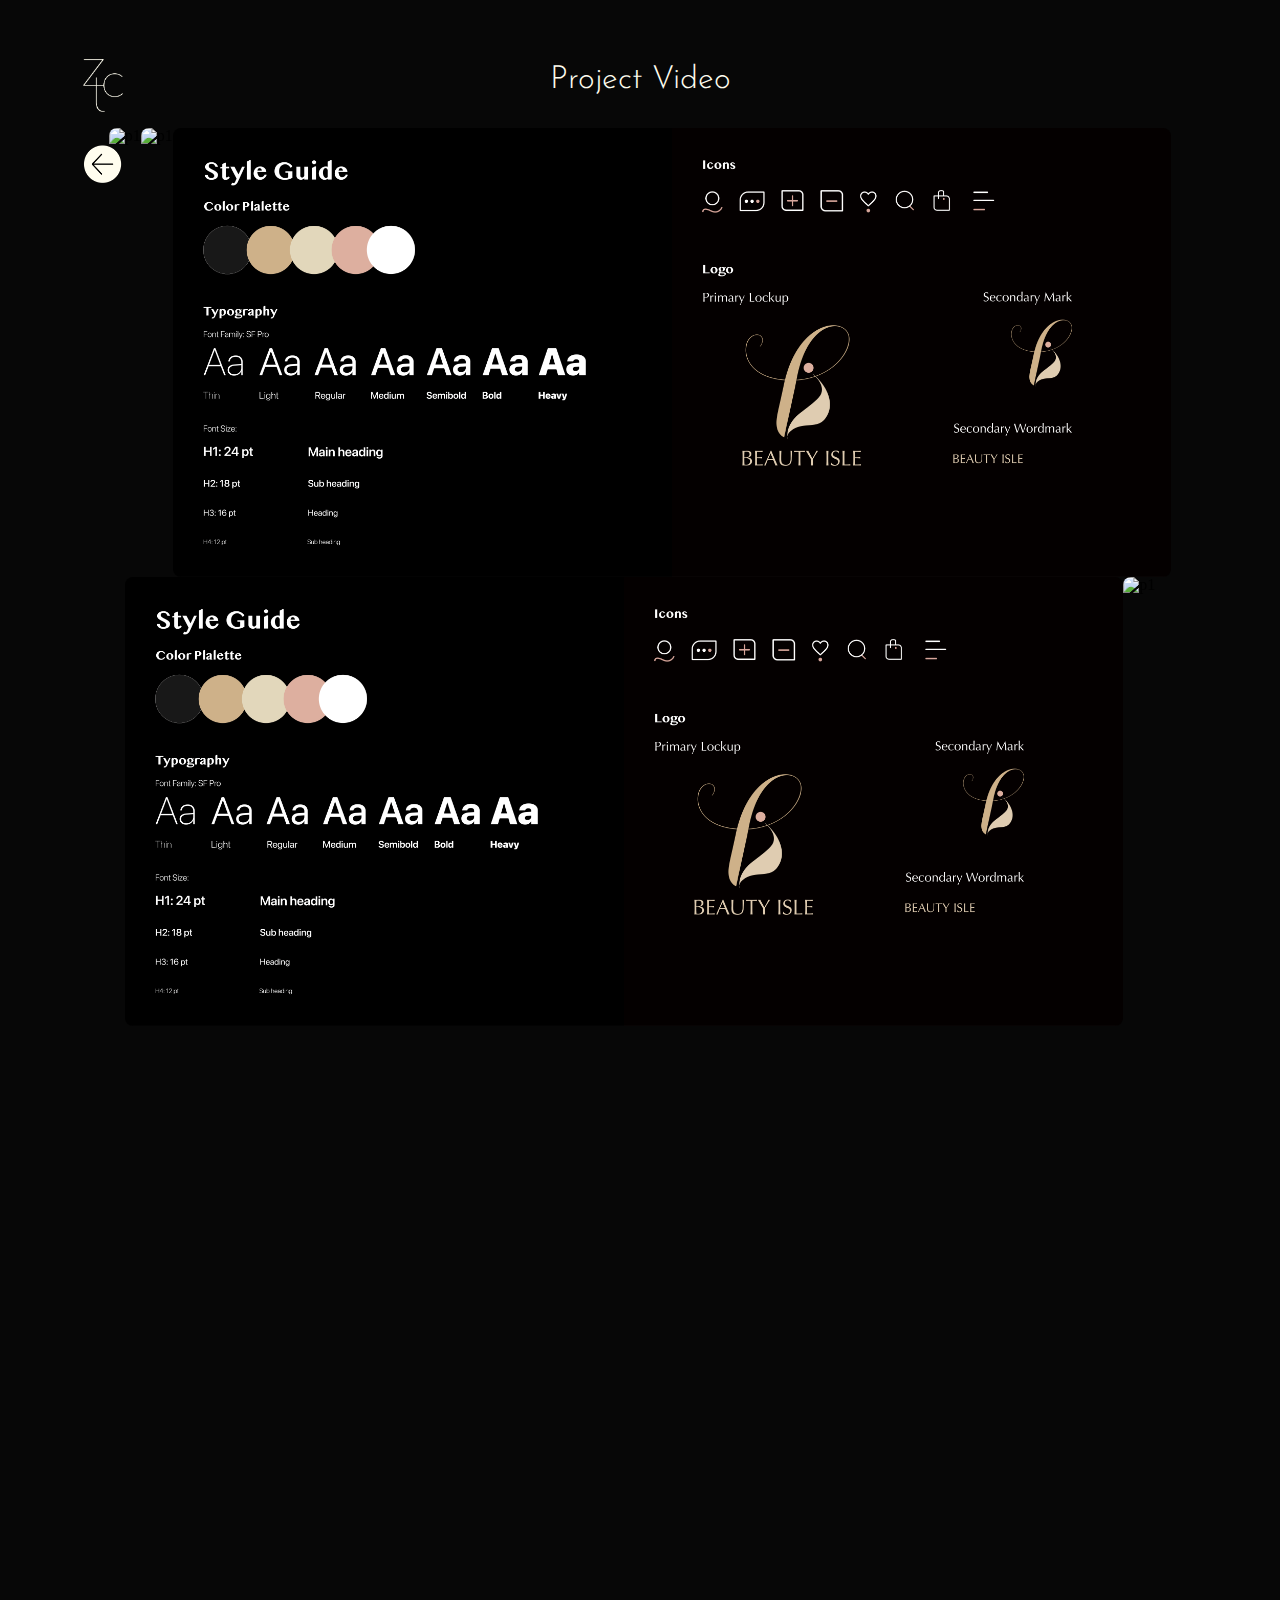
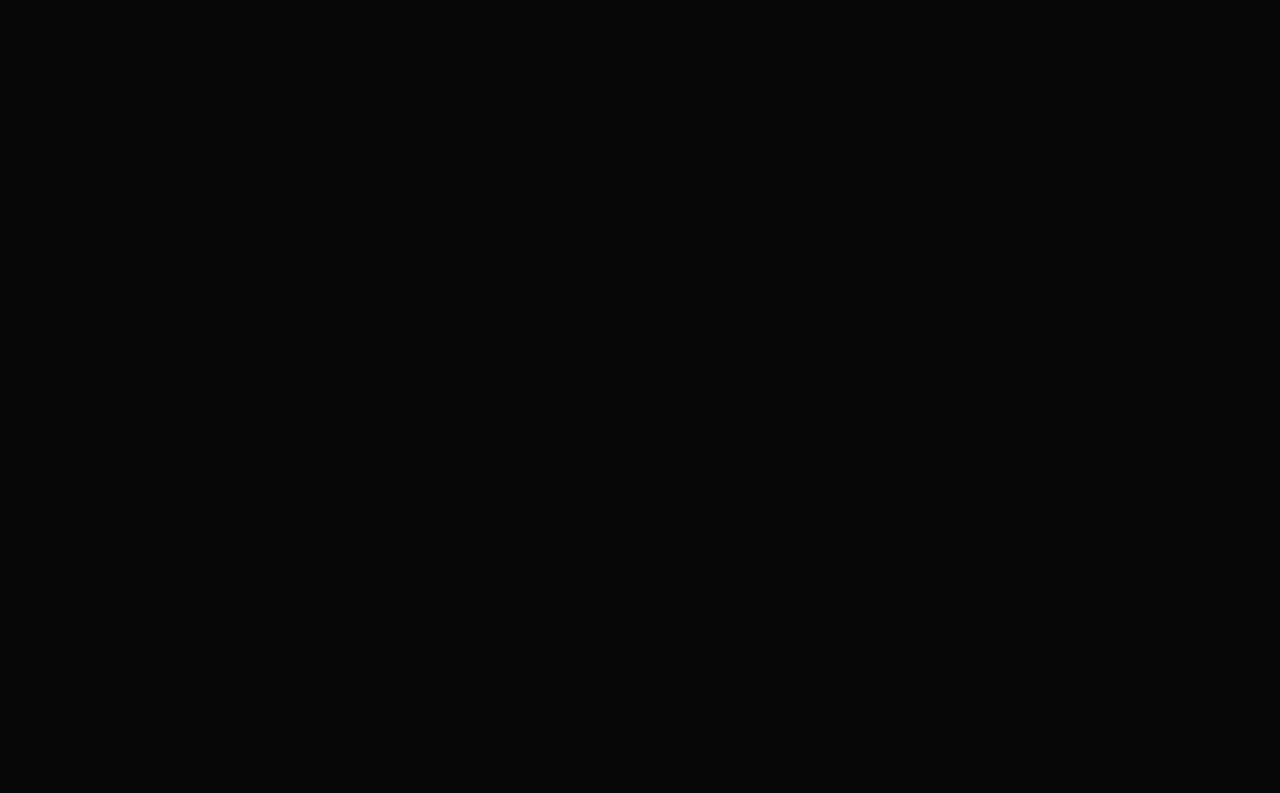
==== beauty.html @ cd5b3e83 "Add files via upload" ====
<!DOCTYPE html>
<html lang="en" >
<head>
  <meta charset="UTF-8">
  <meta name="viewport" content="width=device-width, initial-scale=1.0">
  <link rel="stylesheet" type="text/css" href="css/html5reset.css">
  <link rel="stylesheet" type="text/css" href="css/beauty.css">
  <link rel="icon" type="image/x-icon" href="assets/logo.png">
  <link href="https://fonts.googleapis.com/css2?family=Homemade+Apple&family=Josefin+Sans:ital,wght@0,100..700;1,100..700&display=swap" rel="stylesheet">

<title>Angela Zhang</title>

</head>

<body>
<a href ="#main" class="skip">Skip to Main Content</a>
<header>
  <nav class="flex">
    <a href="index.html" class="home"> <img src="assets/logo.png" class="logo" alt="logo"></a>
    <a href="portfolio.html" class="arrow"><img src="assets/arrow1.png"></a>

</nav>
</header>

<main id="main">
<a href ="#main" class="skip">Skip to Main Content</a>
<div class="link">
    <h2> <a href="https://youtu.be/dBB4xLm3-NM" target="_blank">Project Video</a></h2>
</div>

<div class="images">
    <img src="assets/projects/1.1.png" class="p1" alt="p1">
    <img src="assets/projects/1.2.png" class="p1" alt="p1">
    <img src="assets/projects/1.3.png" class="p1" alt="p1">
    <img src="assets/projects/1.3.png" class="p1" alt="p1">
    <img src="assets/projects/1.4.png" class="p1" alt="p1">
    <img src="assets/projects/1.5.png" class="p1" alt="p1">
    <img src="assets/projects/1.6.png" class="p1" alt="p1">
    <img src="assets/projects/1.7.png" class="p1" alt="p1">
    <img src="assets/projects/1.8.png" class="p1" alt="p1">

</div>
<div class="arrow2">
        <a href="#main"><img src="assets/arrow3.png"></a>
    </div>



</main>

<script src="js/script3.js"></script>
</body>
</html>
---- css/beauty.css ----
body {
    margin: 0;
    padding: 0;
    box-sizing: border-box;
    overflow-x: hidden;
    background-color: #070707;

}

h2{
    font-family: "Josefin Sans", sans-serif;
    font-weight: 300;
    color: #fffdef;
    font-size: 2em;
    text-align: center;
    margin: 1em;
    margin-top: 2em;
    z-index: 10001;
}
h2 a{
    color: #fffdef;
    text-decoration: none;
    transition: all 0.3s ease;
}
h2 a:hover{
    color: #dfccb1;
    font-weight: 500;
}

.images {
    display: flex;
    flex-wrap: wrap;
    justify-content: center;
    margin: 1em;
}
.skip{
    position:absolute;
    left: -1000px;
    z-index: 1000;
    font-family: "Gideon Roman", serif;
    color: white;
    text-decoration: none;
    padding: 5px 5px;
    }
.skip:focus{
    left: 10px;
    }

.home img, .arrow img{
    max-width: 40px;
    height: auto;
    position: relative;
    /* margin-top: 1.5em; */
    padding: 15px;
}

.flex {
    display: flex;
    flex-direction: column;
    align-items: flex-start;
    margin-top: 1em;
}
.arrow {
    transition: all 0.3s ease;
}
.arrow:hover {
    transform: scale(1.2);
}

.home .logo {
    transition: all 0.3s ease;
}

.logo:hover {
    transform: scale(1.1);
  }

header {
    position: fixed;
    top: 20px;
    width: 20%;
    padding: .5em;
    text-align: center;
justify-content: center;
}

.images img {
    max-width: 80%;
    animation: grow 1.5s ease;
    border-radius: 8px;
    opacity: 0;
    transform: translateY(20px);
    transition: opacity 0.6s ease-out, transform 0.6s ease-out;
  
  
}
@keyframes grow {
    0% { transform: scale(.2); }
  100% { transform: scale(1); }
}


  .images img.show {
    opacity: 1;
    transform: translateY(0);
  }
  
.arrow2 img {
    max-width: 40px;
    right: 20px;
    bottom: 20px;
    margin-top: 1.5em;
    padding: 15px;}


.arrow2 {
    opacity: 0;
    right: 20px;
    bottom: 20px;
    height: auto;
    position:fixed;
    margin-top: 1.5em;
    padding: 15px;
    transition: all 0.5s ease;
  }

  .arrow2.show {
    opacity: 1;
  }

.arrow2:hover {
    transform: scale(1.2);

}



@media screen and (min-width: 600px) {

    nav {
    display: flex;
    justify-content: flex-start;
    z-index: 1000;
    margin-left: 60px;
    }

}
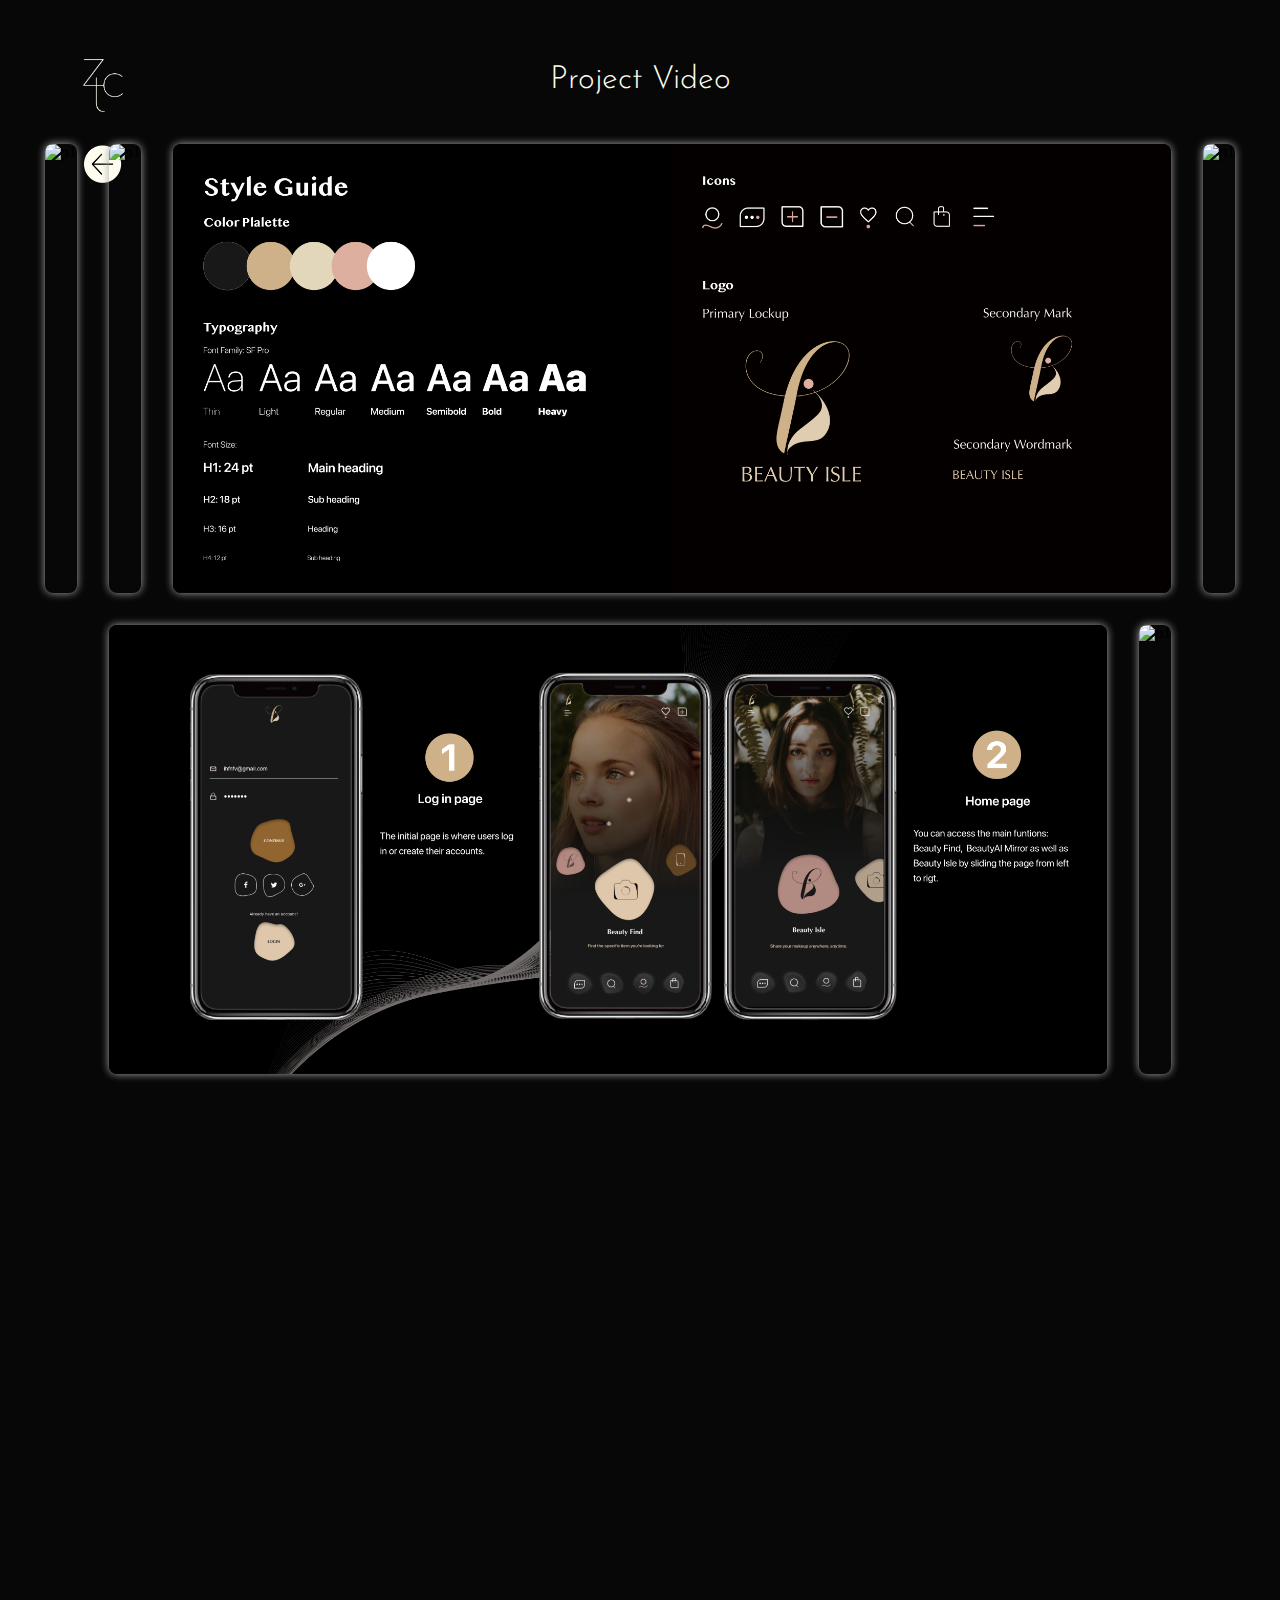
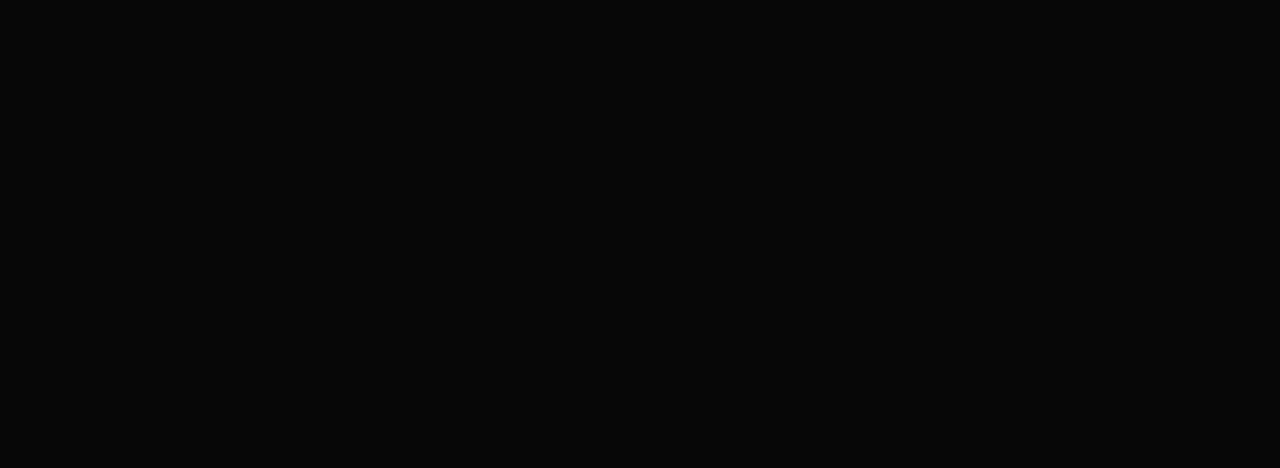
==== commit bf25a6ab: "Add files via upload" ====
--- a/beauty.html
+++ b/beauty.html
@@ -32,7 +32,6 @@
     <img src="assets/projects/1.1.png" class="p1" alt="p1">
     <img src="assets/projects/1.2.png" class="p1" alt="p1">
     <img src="assets/projects/1.3.png" class="p1" alt="p1">
-    <img src="assets/projects/1.3.png" class="p1" alt="p1">
     <img src="assets/projects/1.4.png" class="p1" alt="p1">
     <img src="assets/projects/1.5.png" class="p1" alt="p1">
     <img src="assets/projects/1.6.png" class="p1" alt="p1">
@@ -40,8 +39,11 @@
     <img src="assets/projects/1.8.png" class="p1" alt="p1">
 
 </div>
+
 <div class="arrow2">
-        <a href="#main"><img src="assets/arrow3.png"></a>
+        <a href="#main">
+          <img src="assets/arrow3.png">
+        </a>
     </div>
 
 
--- a/css/beauty.css
+++ b/css/beauty.css
@@ -88,10 +88,13 @@
     max-width: 80%;
     animation: grow 1.5s ease;
     border-radius: 8px;
+    margin: 1em;
     opacity: 0;
     transform: translateY(20px);
     transition: opacity 0.6s ease-out, transform 0.6s ease-out;
-  
+    transition: transform 0.3s ease-in-out;
+    cursor: pointer;
+    box-shadow: #aaaaaa 0px 0px 8px;
   
 }
 @keyframes grow {
@@ -99,12 +102,15 @@
   100% { transform: scale(1); }
 }
 
-
   .images img.show {
     opacity: 1;
     transform: translateY(0);
   }
-  
+  .images img.enlarged {
+    transform: scale(1.25);
+    z-index: 10;
+    position: relative;
+  }
 .arrow2 img {
     max-width: 40px;
     right: 20px;
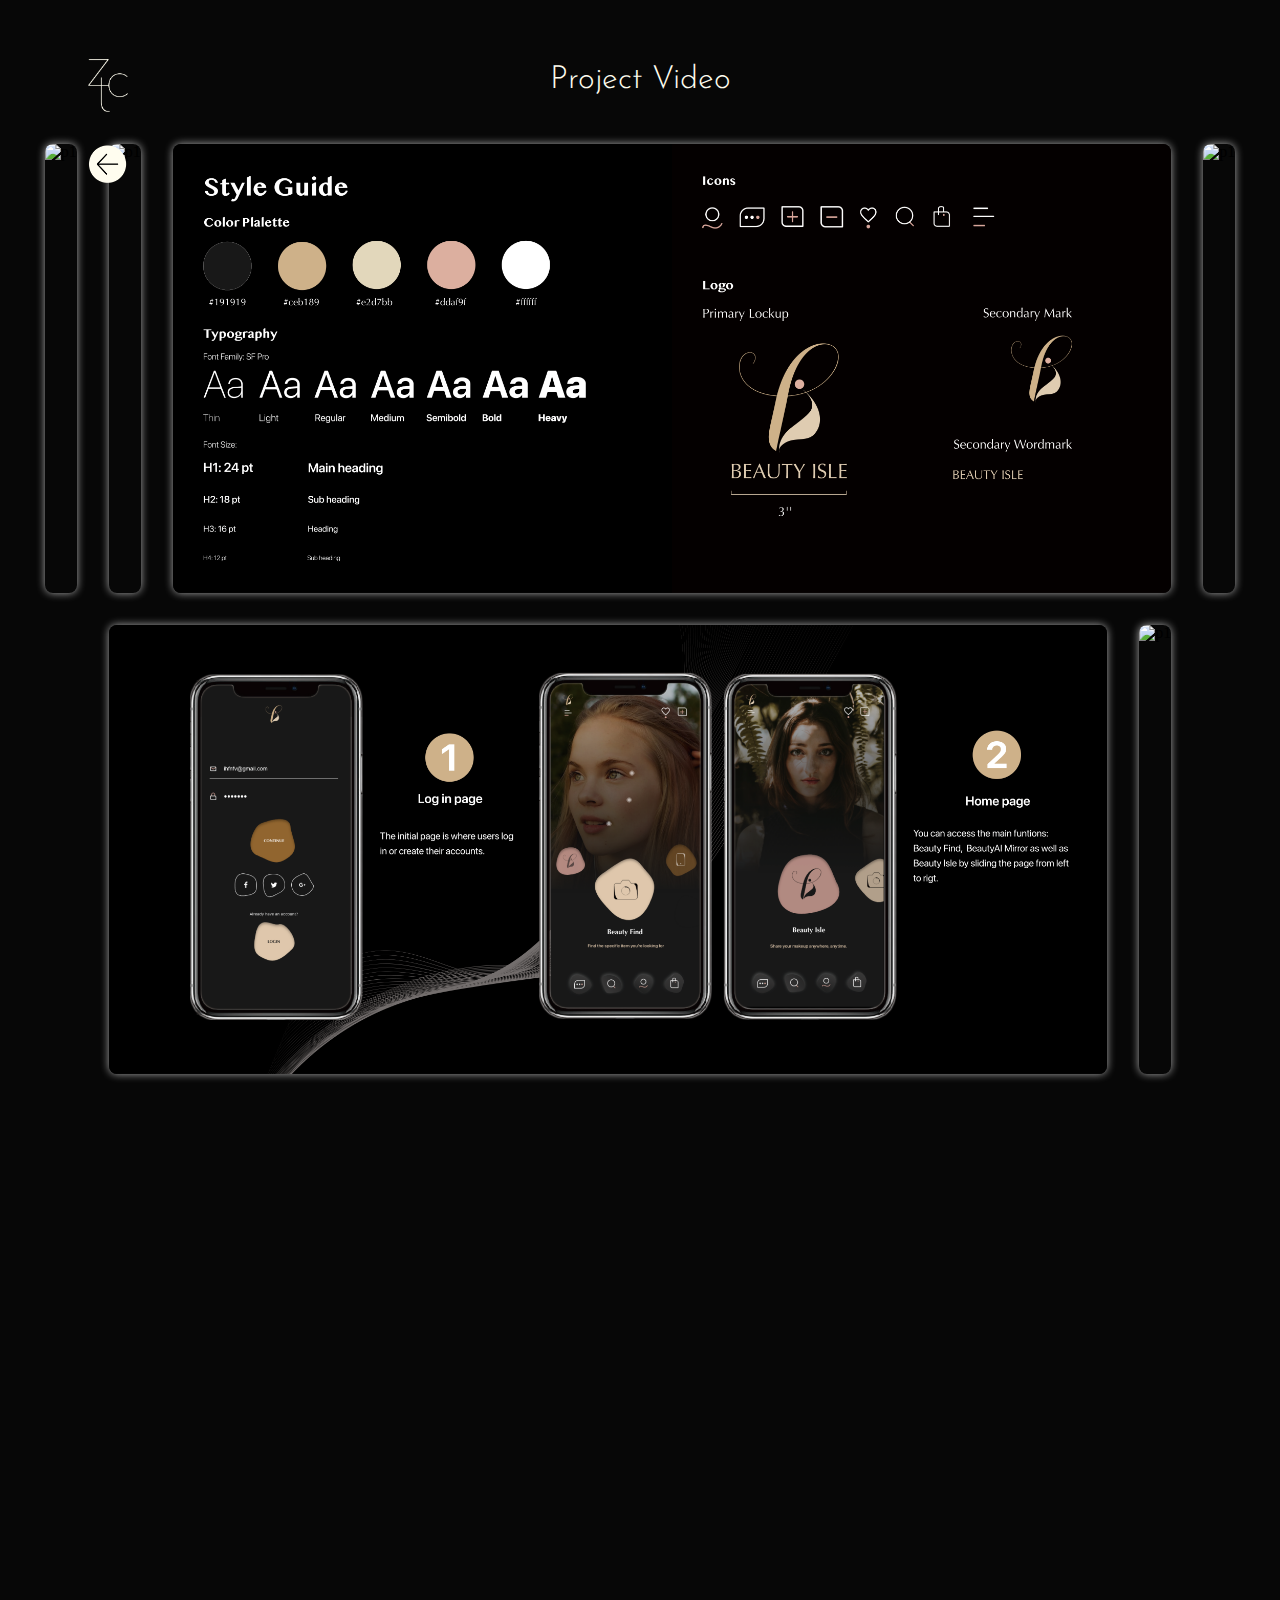
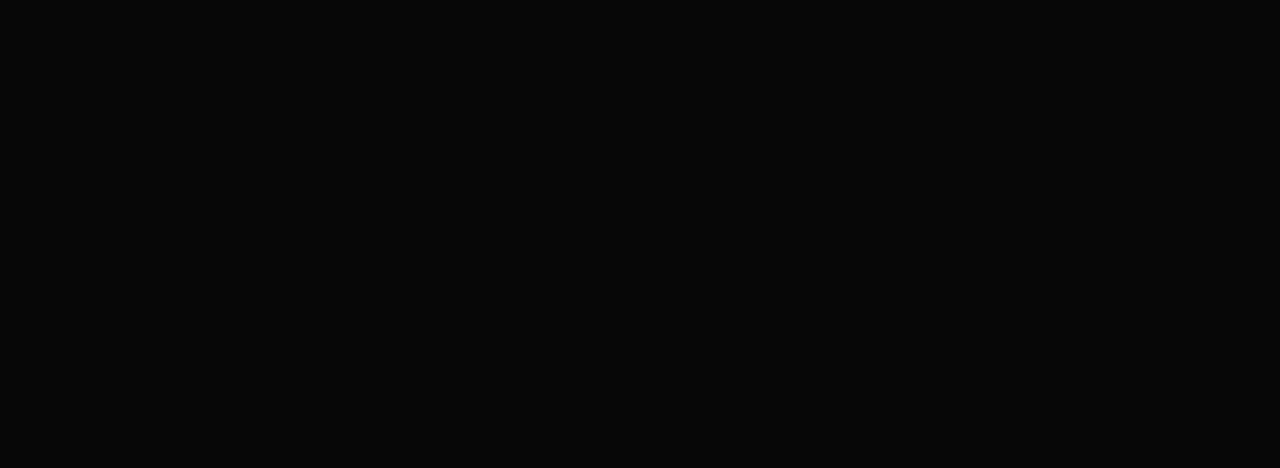
==== commit 702600a8: "Add files via upload" ====
--- a/beauty.html
+++ b/beauty.html
@@ -23,7 +23,6 @@
 </header>
 
 <main id="main">
-<a href ="#main" class="skip">Skip to Main Content</a>
 <div class="link">
     <h2> <a href="https://youtu.be/dBB4xLm3-NM" target="_blank">Project Video</a></h2>
 </div>
--- a/css/beauty.css
+++ b/css/beauty.css
@@ -78,24 +78,25 @@
 header {
     position: fixed;
     top: 20px;
+    left: 5px;
     width: 20%;
     padding: .5em;
     text-align: center;
 justify-content: center;
+z-index: 1000;
 }
 
 .images img {
-    max-width: 80%;
+    max-width: 130%;
     animation: grow 1.5s ease;
     border-radius: 8px;
-    margin: 1em;
+    margin-top: 15em;
     opacity: 0;
     transform: translateY(20px);
     transition: opacity 0.6s ease-out, transform 0.6s ease-out;
     transition: transform 0.3s ease-in-out;
     cursor: pointer;
     box-shadow: #aaaaaa 0px 0px 8px;
-  
 }
 @keyframes grow {
     0% { transform: scale(.2); }
@@ -105,12 +106,19 @@
   .images img.show {
     opacity: 1;
     transform: translateY(0);
+    transform: rotate(90deg);
   }
   .images img.enlarged {
-    transform: scale(1.25);
     z-index: 10;
     position: relative;
+    transform: scale(2.5);
+    transform: rotate(90deg);
   }
+  .images img:hover{
+    transform: rotate(85deg);
+  
+  }
+
 .arrow2 img {
     max-width: 40px;
     right: 20px;
@@ -141,7 +149,7 @@
 
 
 
-@media screen and (min-width: 600px) {
+@media screen and (min-width: 830px) {
 
     nav {
     display: flex;
@@ -150,5 +158,32 @@
     margin-left: 60px;
     }
 
-}
 
+    .images img {
+        max-width: 80%;
+        animation: grow 1.5s ease;
+        border-radius: 8px;
+        margin: 1em;
+        opacity: 0;
+        transform: translateY(20px);
+        transition: opacity 0.6s ease-out, transform 0.6s ease-out;
+        transition: transform 0.3s ease-in-out;
+        cursor: pointer;
+        box-shadow: #aaaaaa 0px 0px 8px;
+    }
+    .images img.show {
+        opacity: 1;
+        transform: translateY(0);
+        transform: rotate(0deg);
+      }
+
+      .images img:hover{
+        transform: rotate(-3deg);
+      }
+
+      .images img.enlarged {
+        transform: scale(1.25);
+
+      }
+    }
+
